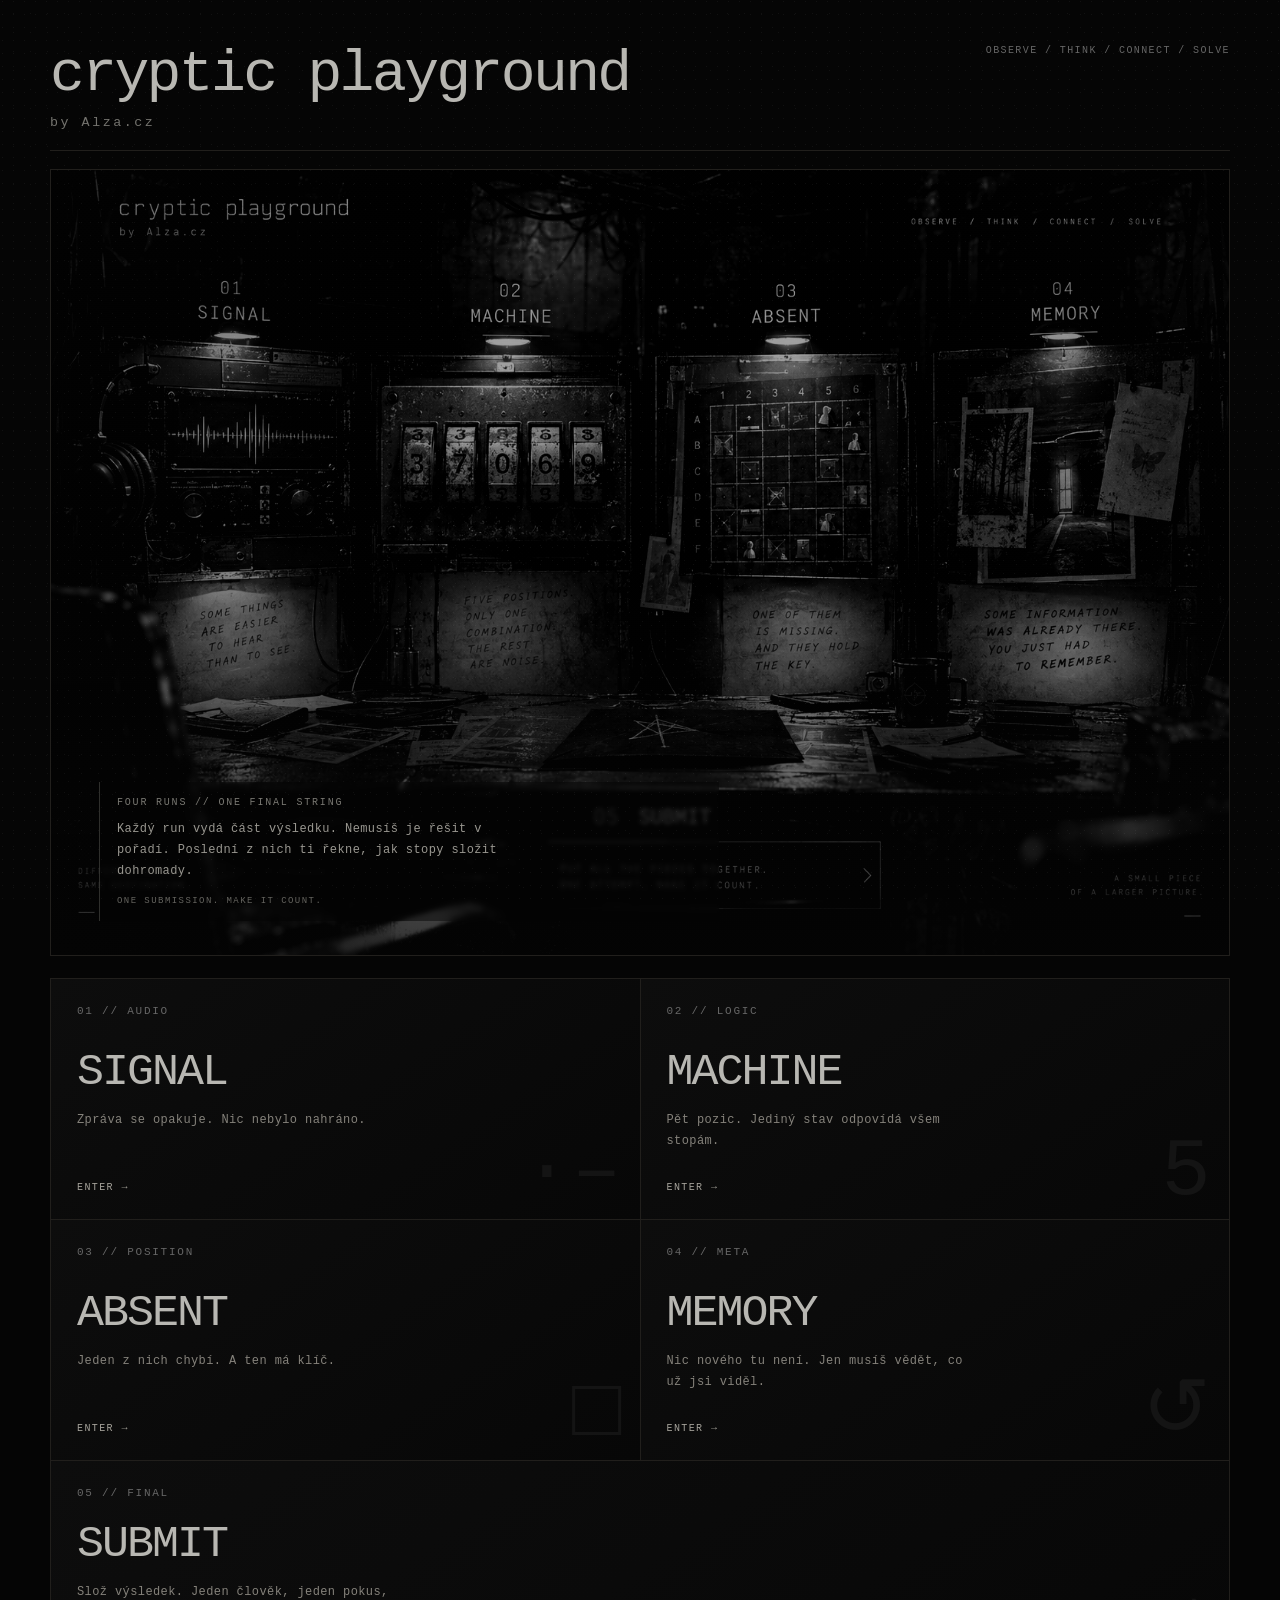
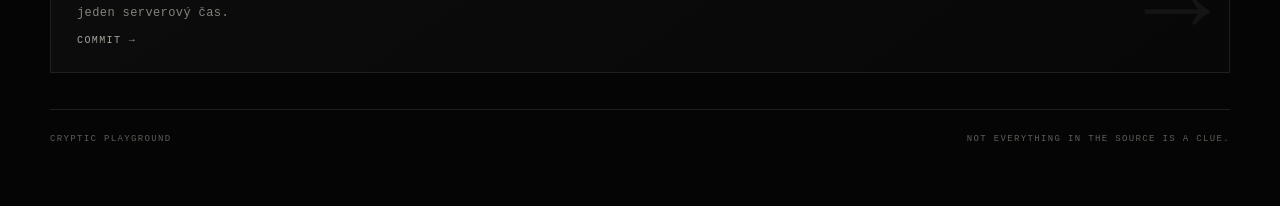
==== index.html @ 4a86fc93 "Initial" ====
<!doctype html>
<html lang="cs">
<head>
<meta charset="utf-8">
<meta name="viewport" content="width=device-width,initial-scale=1,viewport-fit=cover">
<meta name="theme-color" content="#050505">
<title>cryptic playground by Alza.cz</title>

  <!-- ARCHIVE RESIDUE // retired migration notes:
       ORPHEUS / 31 / NULL
       13 21 34 55
       CRC: 7E-4A-19
       do not assume archived material belongs to the current exercise.
  -->
  <meta name="archive-checksum" content="7E-4A-19">
  <meta name="archive-channel" content="ORPHEUS-31">

<link rel="stylesheet" href="assets/styles.css">
</head>
<body>
<main class="shell">
<header class="brand">
  <div><h1>cryptic playground</h1><small>by Alza.cz</small></div>
  <div class="crumb">OBSERVE / THINK / CONNECT / SOLVE</div>
</header>

<section class="hero" aria-label="Cryptic playground">
  <img class="hero-image" src="assets/ambience.png" alt="">
  <div class="hero-shade" aria-hidden="true"></div>
  <div class="hero-caption">
    <div class="kicker">FOUR RUNS // ONE FINAL STRING</div>
    <p>Každý run vydá část výsledku. Nemusíš je řešit v pořadí. Poslední z nich ti řekne, jak stopy složit dohromady.</p>
    <div class="rule">ONE SUBMISSION. MAKE IT COUNT.</div>
  </div>
</section>

<section class="grid">
  <a class="card" href="signal/" data-mark="·–">
    <div><div class="n">01 // AUDIO</div><h3>SIGNAL</h3><p>Zpráva se opakuje. Nic nebylo nahráno.</p></div>
    <span class="enter">ENTER →</span>
  </a>
  <a class="card" href="machine/" data-mark="5">
    <div><div class="n">02 // LOGIC</div><h3>MACHINE</h3><p>Pět pozic. Jediný stav odpovídá všem stopám.</p></div>
    <span class="enter">ENTER →</span>
  </a>
  <a class="card" href="absent/" data-mark="□">
    <div><div class="n">03 // POSITION</div><h3>ABSENT</h3><p>Jeden z nich chybí. A ten má klíč.</p></div>
    <span class="enter">ENTER →</span>
  </a>
  <a class="card" href="memory/" data-mark="↺">
    <div><div class="n">04 // META</div><h3>MEMORY</h3><p>Nic nového tu není. Jen musíš vědět, co už jsi viděl.</p></div>
    <span class="enter">ENTER →</span>
  </a>
  <a class="card submit-card" href="submit/" data-mark="→">
    <div><div class="n">05 // FINAL</div><h3>SUBMIT</h3><p>Slož výsledek. Jeden člověk, jeden pokus, jeden serverový čas.</p></div>
    <span class="enter">COMMIT →</span>
  </a>
</section>
<footer><span>CRYPTIC PLAYGROUND</span><span>NOT EVERYTHING IN THE SOURCE IS A CLUE.</span></footer>
</main>
<script src="assets/archive.js"></script>
</body></html>
---- assets/styles.css ----
:root{
  --bg:#050505; --panel:#090909; --panel2:#0d0d0d; --ink:#b8b7b2;
  --muted:#74736e; --faint:#3b3a37; --line:#211f1c; --paper:#929087;
}
*{box-sizing:border-box}
html{background:#050505;color-scheme:dark}
body{
  margin:0; min-height:100vh; background:#050505; color:var(--ink);
  font-family:"Courier New",ui-monospace,monospace; letter-spacing:.025em;
}
body::before{
  content:"";position:fixed;inset:0;pointer-events:none;z-index:20;opacity:.055;
  background:repeating-linear-gradient(0deg,rgba(255,255,255,.03) 0 1px,transparent 1px 4px);
}
body::after{
  content:"";position:fixed;inset:0;pointer-events:none;z-index:19;opacity:.05;
  background-image:radial-gradient(circle at 20% 10%,#fff 0 .5px,transparent .7px),
                   radial-gradient(circle at 80% 70%,#fff 0 .5px,transparent .7px);
  background-size:11px 13px,17px 19px;
}
a{color:inherit;text-decoration:none}
button,input{font:inherit}
.shell{width:min(1180px,calc(100% - 30px));margin:0 auto;padding:42px 0 62px}
.brand{display:flex;justify-content:space-between;gap:20px;align-items:flex-start;padding-bottom:20px;border-bottom:1px solid var(--line)}
.brand h1{margin:0;font-size:clamp(26px,5vw,58px);font-weight:400;letter-spacing:-.045em;text-transform:lowercase}
.brand small{display:block;margin-top:8px;color:var(--muted);letter-spacing:.19em}
.crumb{font-size:10px;color:#666;letter-spacing:.14em;text-align:right;line-height:1.8}
.hero{
  margin-top:18px;
  border:1px solid var(--line);
  position:relative;
  overflow:hidden;
  background:#070707;
  min-height:0;
  isolation:isolate;
}
.hero-image{
  display:block;
  width:100%;
  height:auto;
  aspect-ratio:1536/1024;
  object-fit:cover;
  object-position:center;
  filter:grayscale(1) brightness(.66) contrast(1.04);
}
.hero-shade{
  position:absolute;
  inset:0;
  pointer-events:none;
  background:
    linear-gradient(180deg,rgba(5,5,5,.08) 0%,rgba(5,5,5,.02) 48%,rgba(5,5,5,.70) 100%),
    linear-gradient(90deg,rgba(5,5,5,.30) 0%,transparent 34%,transparent 72%,rgba(5,5,5,.18) 100%);
}
.hero-caption{
  position:absolute;
  z-index:2;
  left:clamp(18px,4vw,48px);
  right:clamp(18px,4vw,48px);
  bottom:clamp(16px,3vw,34px);
  max-width:620px;
  padding:15px 17px;
  background:rgba(5,5,5,.48);
  border-left:1px solid rgba(150,148,140,.30);
  backdrop-filter:blur(2px);
}
.kicker{font-size:10px;letter-spacing:.18em;color:#797872}
.hero-caption p{font-size:12px;line-height:1.75;color:#999790;max-width:58ch;margin:11px 0 0}
.rule{margin-top:14px;font-size:9px;color:#65645f;letter-spacing:.16em}

.grid{display:grid;grid-template-columns:repeat(2,1fr);gap:1px;background:var(--line);border:1px solid var(--line);margin-top:22px}
.card{
  min-height:240px;background:linear-gradient(145deg,#0d0d0d,#070707);padding:26px;position:relative;overflow:hidden;
  transition:.18s ease;display:flex;flex-direction:column;justify-content:space-between
}
.card:hover{background:#111}
.card .n{font-size:11px;color:#666;letter-spacing:.16em}
.card h3{font-size:clamp(25px,4vw,45px);font-weight:400;margin:30px 0 8px;letter-spacing:-.045em}
.card p{font-size:12px;line-height:1.7;color:#85827b;max-width:44ch}
.card .enter{font-size:10px;color:#a6a39b;letter-spacing:.14em}
.card::after{content:attr(data-mark);position:absolute;right:18px;bottom:5px;font-size:82px;color:#141414;line-height:1;pointer-events:none}
.submit-card{grid-column:1/-1;min-height:155px}
.submit-card h3{margin-top:20px}
.submit-card::after{font-size:110px}

.page-head{padding:48px 0 28px}
.page-head .n{font-size:11px;color:#666;letter-spacing:.16em}
.page-head h2{font-size:clamp(42px,8vw,90px);font-weight:400;letter-spacing:-.06em;margin:8px 0}
.page-head p{color:#8e8b84;font-size:13px;line-height:1.7;max-width:65ch}
.back{display:inline-block;margin-top:16px;color:#777;font-size:10px;letter-spacing:.14em}

.panel{border:1px solid var(--line);background:linear-gradient(145deg,#0b0b0b,#070707);padding:26px;margin-top:16px}
.panel img{display:block;width:100%;height:auto;filter:grayscale(1) contrast(1.08) brightness(.9)}
.note{font-size:11px;line-height:1.7;color:#807e77}

.signal-stage{min-height:420px;display:grid;place-items:center;text-align:center}
.signal-status{font-size:10px;letter-spacing:.19em;color:#6f6d67;margin-bottom:16px}
.signal-title{font-size:clamp(34px,8vw,85px);letter-spacing:-.05em;font-weight:400;margin:0}
.wave{display:flex;align-items:center;justify-content:center;gap:5px;height:92px;margin:30px 0}
.wave i{display:block;width:3px;background:#a8a69e;height:18px;opacity:.35;transition:.08s}
.wave.live i{animation:wave .7s infinite alternate}
.wave i:nth-child(2n){animation-delay:.12s}.wave i:nth-child(3n){animation-delay:.25s}.wave i:nth-child(5n){animation-delay:.38s}
@keyframes wave{to{height:68px;opacity:.9}}
.controls{display:flex;gap:10px;justify-content:center;flex-wrap:wrap}
.btn{
  border:1px solid #4a4842;background:#080808;color:#aaa8a1;padding:13px 18px;cursor:pointer;font-size:10px;letter-spacing:.13em
}
.btn:hover{border-color:#aaa69b}
.btn.primary{background:#aaa8a1;color:#080808}
.btn.primary:hover{background:#c7c5be}

.absent-layout{display:grid;grid-template-columns:minmax(300px,1.2fr) minmax(360px,1fr);gap:18px}
.absent-grid{display:grid;grid-template-columns:36px repeat(6,1fr);border-top:1px solid var(--line);border-left:1px solid var(--line);min-width:500px}
.axis,.cell{height:70px;border-right:1px solid var(--line);border-bottom:1px solid var(--line);display:grid;place-items:center}
.axis{color:#555;font-size:11px;background:#060606}
.cell{background:#0b0b0b;color:#8e8b83;cursor:pointer;position:relative;border-top:0;border-left:0}
.cell:hover{background:#111;color:#ddd}
.cell.crossed::before,.cell.crossed::after{content:"";position:absolute;width:55%;height:1px;background:#78756e}
.cell.crossed::before{transform:rotate(45deg)}.cell.crossed::after{transform:rotate(-45deg)}
.cell.crossed{color:#3c3b38}
.grid-scroll{overflow:auto}
.help{font-size:10px;color:#696760;letter-spacing:.1em;margin-top:12px}

.form{display:grid;grid-template-columns:1fr 1fr;gap:16px}
.form label{font-size:10px;color:#777;letter-spacing:.12em;display:flex;flex-direction:column;gap:8px}
.form input{border:1px solid #2b2a27;background:#050505;color:#aaa8a1;padding:14px;outline:0}
.form input:focus{border-color:#8a877e}
.form .answer{grid-column:1/-1}.form .answer input{font-size:23px;letter-spacing:.14em;text-transform:uppercase}
.consent{grid-column:1/-1!important;display:flex!important;flex-direction:row!important;align-items:flex-start;letter-spacing:0!important;line-height:1.5}
.consent input{width:auto;margin-top:1px}
.form-actions{grid-column:1/-1;display:flex;gap:14px;align-items:center}
.status{font-size:10px;color:#8e8b83;letter-spacing:.08em}
footer{display:flex;justify-content:space-between;gap:20px;border-top:1px solid var(--line);padding-top:24px;margin-top:36px;font-size:9px;color:#5f5d57;letter-spacing:.15em}

@media(max-width:760px){
  .shell{width:min(100% - 20px,1180px);padding-top:24px}
  .brand{align-items:flex-end}.crumb{display:none}
  .hero{min-height:360px}.hero-content{padding:34px 24px}
  .grid{grid-template-columns:1fr}.submit-card{grid-column:auto}
  .absent-layout{grid-template-columns:1fr}
  .form{grid-template-columns:1fr}.form>*{grid-column:1!important}
  .page-head{padding-top:34px}
}


/* Touch / accessibility */
.card,.btn,.cell,input{touch-action:manipulation}
.card:focus-visible,.btn:focus-visible,.cell:focus-visible,input:focus-visible,.back:focus-visible{
  outline:1px solid #8a8881;
  outline-offset:3px;
}
.card{min-width:0}
img{max-width:100%}

/* Tablet */
@media (min-width:761px) and (max-width:1024px){
  .shell{width:min(100% - 28px,1180px);padding-top:30px}
  .brand h1{font-size:clamp(30px,5vw,46px)}
  .hero-caption{max-width:540px}
  .card{min-height:220px}
  .absent-layout{grid-template-columns:1fr}
}

/* Phones */
@media(max-width:760px){
  .hero-image{
    aspect-ratio:4/3;
    object-position:center center;
  }
  .hero-caption{
    position:relative;
    left:auto;right:auto;bottom:auto;
    max-width:none;
    padding:18px 16px 19px;
    background:#080808;
    border-left:0;
    border-top:1px solid var(--line);
    backdrop-filter:none;
  }
  .hero-shade{
    bottom:auto;
    height:calc(100% - 118px);
    background:linear-gradient(180deg,rgba(0,0,0,.03),rgba(0,0,0,.32));
  }
  .card{min-height:180px;padding:22px}
  .card h3{margin-top:22px}
  .page-head h2{font-size:clamp(40px,15vw,70px)}
  .panel{padding:14px}
  .signal-stage{min-height:360px}
  .controls .btn{min-height:44px}
  .axis,.cell{height:62px}
  .form input{min-height:46px;font-size:16px}
  footer{flex-direction:column;gap:9px}
}

/* Very narrow phones */
@media(max-width:390px){
  .shell{width:calc(100% - 14px)}
  .brand h1{font-size:24px}
  .brand small{font-size:9px}
  .hero-image{aspect-ratio:1/1}
  .card{padding:19px}
  .card::after{font-size:64px}
  .page-head{padding-bottom:18px}
  .page-head p{font-size:12px}
}

.zoom-link{
  display:block;
  cursor:zoom-in;
  text-decoration:none;
}
.zoom-hint{
  margin-top:10px;
  font-size:9px;
  color:#5f5e59;
  letter-spacing:.13em;
  text-transform:uppercase;
}

@media(max-width:760px){
  .hero-image{
    aspect-ratio:auto;
    object-fit:contain;
    object-position:center;
  }
  .hero-shade{
    height:auto;
    inset:0 0 118px 0;
  }
  .absent-grid{
    min-width:0;
    grid-template-columns:26px repeat(6,minmax(0,1fr));
  }
  .axis,.cell{
    height:48px;
    font-size:10px;
  }
  .grid-scroll{
    overflow:visible;
  }
}
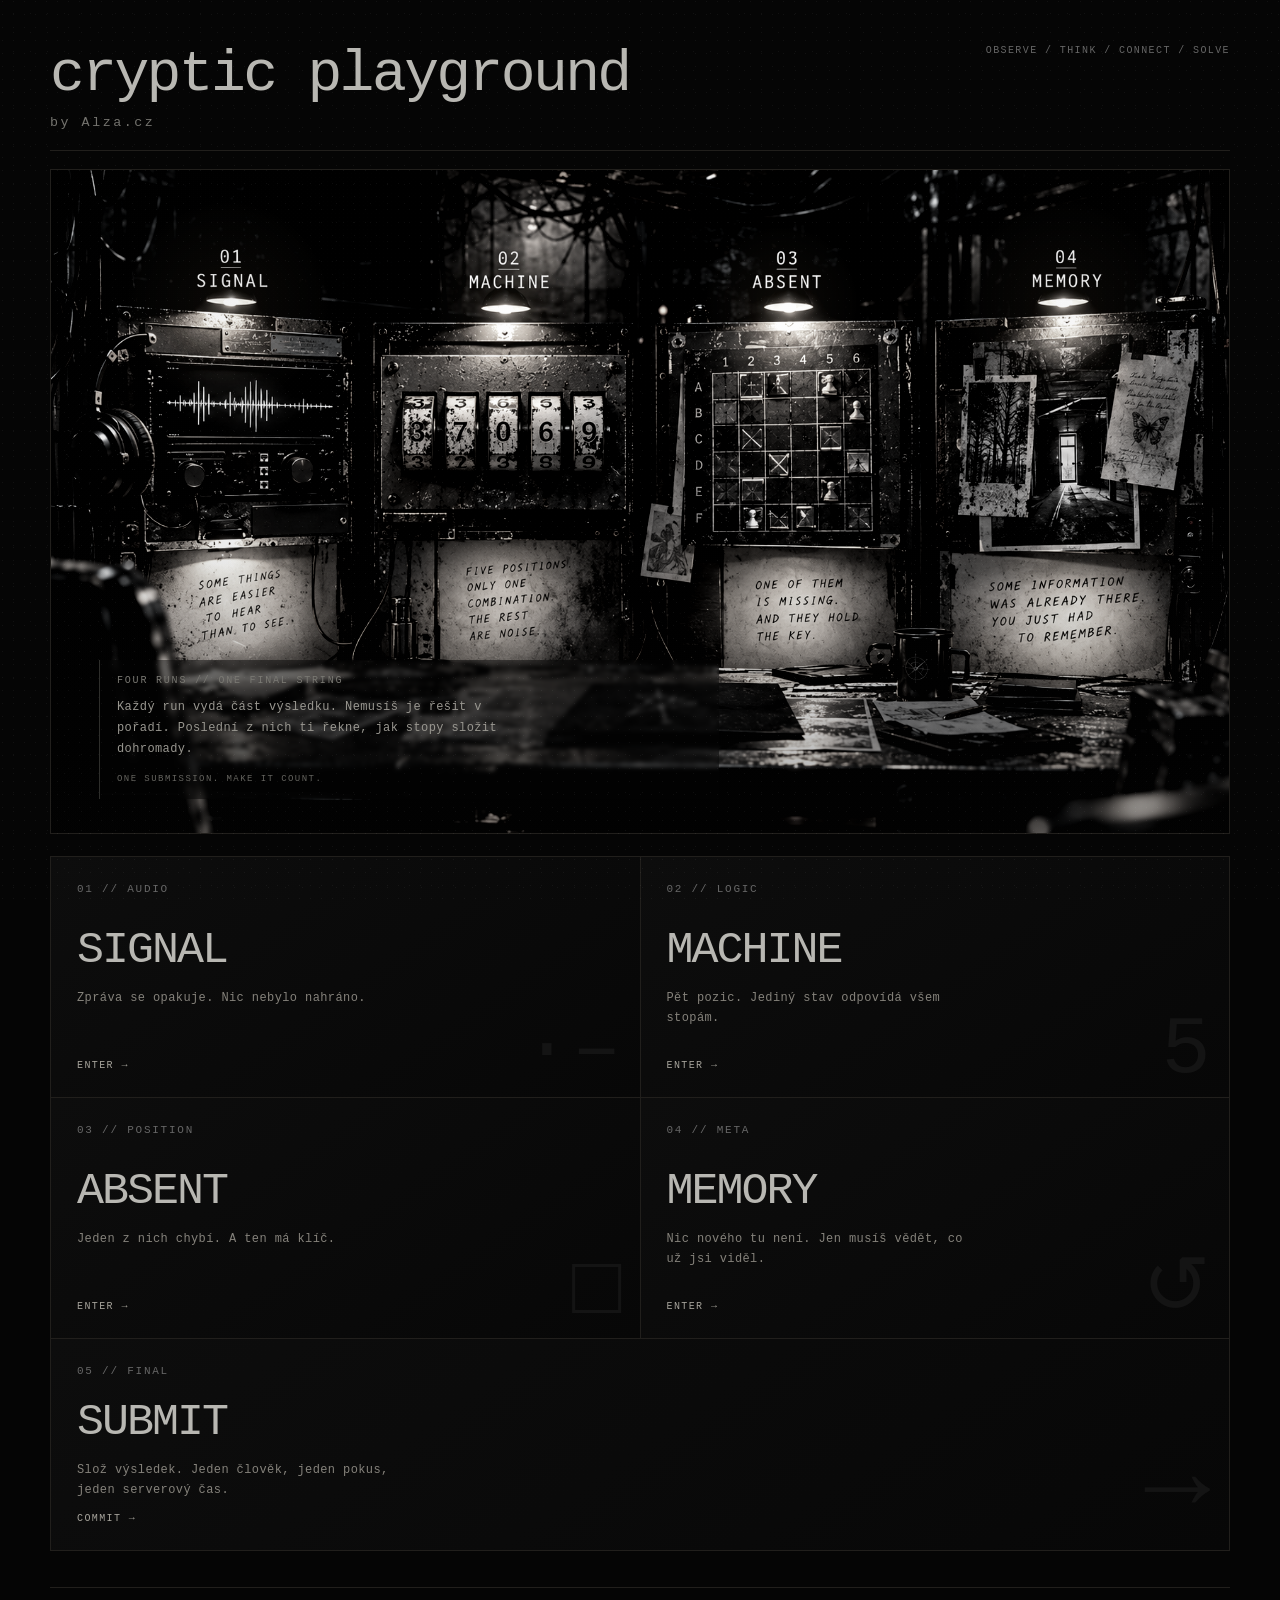
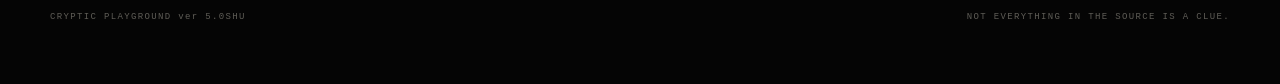
==== commit ebb909d2: "Update footer text to include version 5.0SHU" ====
--- a/index.html
+++ b/index.html
@@ -16,6 +16,40 @@
   <meta name="archive-channel" content="ORPHEUS-31">
 
 <link rel="stylesheet" href="assets/styles.css">
+
+<!--
+ARCHIVE RESIDUE // f6013a00b3
+  [fr] La mémoire invente parfois son propre ordre.
+  [cy] Номер в поле не является координатой.
+  [cy] Закрытая папка содержит пустой лист.
+  [la] Codex cinereus nihil confirmat.
+  [la] Umbra tacet, numerus ambulat.
+  [la] Septem gradus ducunt ad parietem.
+  [fr] La porte grise ne mène nulle part.
+  [la] Porta quinta numquam aperta fuit.
+  [la] Duo lumina, tres umbrae, nulla via.
+  [cy] Семь отметок ведут к неверной двери.
+  [fr] Trois ombres comptent un nombre absent.
+  [cy] Тень считает шаги, но не знает дороги.
+  [fr] Le dernier témoin regarde vers l’ouest.
+  [fr] Ce fragment fut classé sans raison.
+  [fr] Rien dans cette marge n’est une instruction.
+
+CALCULUS LEAF 8:
+P(x) = x^7 - 17x^5 + 31x^4 - 43x^2 + 71.
+Evaluate ∮ P(z)/(z^11-1) dz over |z|=2,
+then reduce Re(result * 10^6) modulo 1009.
+Annotation: "checksum rejected; orientation uncertain".
+
+Fragments: VECTOR-13, BLACK-271, ECHO_307, CENDRE-14, VERRE-91, RAVEN-18
+Status: UNVERIFIED / CROSS-INDEX BROKEN / DO NOT TRUST ORDER
+-->
+<meta name="archive-f6013a00b3" content="CENDRE-14; CENDRE-14; checksum=282879">
+<template id="archive-f6013a00b3" data-ledger="7722">
+  <i data-ref="VECTOR-13" data-state="void"></i><i data-ref="BLACK-271" data-state="lost"></i><i data-ref="ECHO_307" data-state="lost"></i><i data-ref="CENDRE-14" data-state="lost"></i><i data-ref="VERRE-91" data-state="mirror"></i><i data-ref="RAVEN-18" data-state="rejected"></i>
+  <span data-note="ordo mutatus">index:79:780</span>
+</template>
+
 </head>
 <body>
 <main class="shell">
@@ -32,6 +66,8 @@
     <p>Každý run vydá část výsledku. Nemusíš je řešit v pořadí. Poslední z nich ti řekne, jak stopy složit dohromady.</p>
     <div class="rule">ONE SUBMISSION. MAKE IT COUNT.</div>
   </div>
+<!-- [la] Archivum mentitur ubi pulvis loquitur. // ref:NORTH/17 -->
+<!-- [cy] Закрытая папка содержит пустой лист. // ref:FROST-022 -->
 </section>
 
 <section class="grid">
@@ -56,7 +92,13 @@
     <span class="enter">COMMIT →</span>
   </a>
 </section>
-<footer><span>CRYPTIC PLAYGROUND</span><span>NOT EVERYTHING IN THE SOURCE IS A CLUE.</span></footer>
+<!-- [fr] La clé de verre ouvre seulement le silence. // ref:OBSCURA-55 -->
+<!-- [la] Ordo fictus ordinem verum celat. // ref:NOCTIS/8 -->
+<footer><span>CRYPTIC PLAYGROUND ver 5.0SHU</span><span>NOT EVERYTHING IN THE SOURCE IS A CLUE.</span></footer>
+<!-- [fr] La mémoire invente parfois son propre ordre. // ref:BLACK-271 -->
+<!-- [cy] Номер в поле не является координатой. // ref:NORTH/17 -->
 </main>
 <script src="assets/archive.js"></script>
-</body></html>+<!-- [fr] La boîte vide conserve un faux secret. // ref:VERRE-91 -->
+<!-- [la] Tempus notatum non est tempus verum. // ref:MIRROR_5A -->
+</body></html>
--- a/assets/styles.css
+++ b/assets/styles.css
@@ -39,19 +39,57 @@
   display:block;
   width:100%;
   height:auto;
-  aspect-ratio:1536/1024;
+  aspect-ratio:1672/941;
   object-fit:cover;
   object-position:center;
-  filter:grayscale(1) brightness(.66) contrast(1.04);
+  filter:grayscale(.90) brightness(.96) contrast(1.14);
+  transform:scale(1.005);
 }
 .hero-shade{
   position:absolute;
   inset:0;
   pointer-events:none;
+  z-index:1;
   background:
-    linear-gradient(180deg,rgba(5,5,5,.08) 0%,rgba(5,5,5,.02) 48%,rgba(5,5,5,.70) 100%),
-    linear-gradient(90deg,rgba(5,5,5,.30) 0%,transparent 34%,transparent 72%,rgba(5,5,5,.18) 100%);
-}
+    linear-gradient(180deg,rgba(5,5,5,.015) 0%,rgba(5,5,5,.005) 52%,rgba(5,5,5,.34) 100%),
+    linear-gradient(90deg,rgba(5,5,5,.08) 0%,transparent 30%,transparent 74%,rgba(5,5,5,.05) 100%);
+}
+.hero::after{
+  content:"";
+  position:absolute;
+  inset:0;
+  pointer-events:none;
+  z-index:1;
+  background:
+    radial-gradient(circle at 15% 20%, rgba(255,211,145,.075), transparent 9%),
+    radial-gradient(circle at 39% 20%, rgba(255,211,145,.085), transparent 8.5%),
+    radial-gradient(circle at 62% 20%, rgba(255,211,145,.085), transparent 8.5%),
+    radial-gradient(circle at 86% 20%, rgba(255,211,145,.075), transparent 9%);
+  mix-blend-mode:screen;
+  opacity:.54;
+  animation:heroFlicker 5.7s infinite steps(1);
+}
+
+@keyframes heroFlicker{
+  0%,100%{opacity:.52}
+  12%{opacity:.59}
+  13%{opacity:.48}
+  14%{opacity:.61}
+  37%{opacity:.55}
+  38%{opacity:.63}
+  39%{opacity:.50}
+  66%{opacity:.57}
+  67%{opacity:.46}
+  68%{opacity:.60}
+  83%{opacity:.54}
+  84%{opacity:.62}
+  85%{opacity:.51}
+}
+
+@media (prefers-reduced-motion: reduce){
+  .hero::after{animation:none}
+}
+
 .hero-caption{
   position:absolute;
   z-index:2;
@@ -223,6 +261,7 @@
     aspect-ratio:auto;
     object-fit:contain;
     object-position:center;
+    transform:none;
   }
   .hero-shade{
     height:auto;
@@ -240,3 +279,47 @@
     overflow:visible;
   }
 }
+
+.cell>span{
+  font-size:15px;
+  color:#5f5d57;
+  transition:.15s ease;
+}
+.cell:hover>span{color:#b3b0a7}
+.cell.crossed>span{opacity:.12}
+
+/*
+ * ARCHIVE RESIDUE // 520a92b02b
+ * [la] Ordo fictus ordinem verum celat.
+ * [la] Qui numerat umbras semitam amittit.
+ * [fr] La ligne noire continue après la fin.
+ * [fr] Les lettres froides refusent la lumière.
+ * [fr] Le nombre écrit ici n’a aucune valeur.
+ * [la] In tabula vacua ordo iam periit.
+ * [cy] Чёрное стекло не отражает ответа.
+ * [cy] Никто не подтвердил этот фрагмент.
+ * [la] Ultima littera prima non est.
+ * [fr] Deux chemins partagent une mauvaise carte.
+ * [la] Quod quaeris in margine non est.
+ * [fr] Trois ombres comptent un nombre absent.
+ * [la] Archivum mentitur ubi pulvis loquitur.
+ * [la] Vox secunda nullum testem habet.
+ * [fr] La nuit efface la moitié des indices.
+ * [la] Sub signo cinereo nomen deletum est.
+ *
+ * FOURIER SCRAP:
+ * s(t)=Σ_{k=1}^{19} sin(2πk²t/97)/(k+1).
+ * Sample at t_j=j/31, j=0..30.
+ * Sort samples by absolute value, take indices only,
+ * then apply permutation (1 7 4)(2 9)(3 8 6 5).
+ * No downstream consumer exists.
+ *
+ * fake-index: INDEX_041 / DELTA-72 / VERRE-91 / NULL-771 / NORTH/17
+ */
+.__archive_dead_520a92b02b {
+  --archive-seal: "NULL-771";
+  --archive-order: "603:413:687";
+  --archive-null: "ordo-falsus";
+  --archive-vector: "6558 4483 2623";
+  display: none !important;
+}
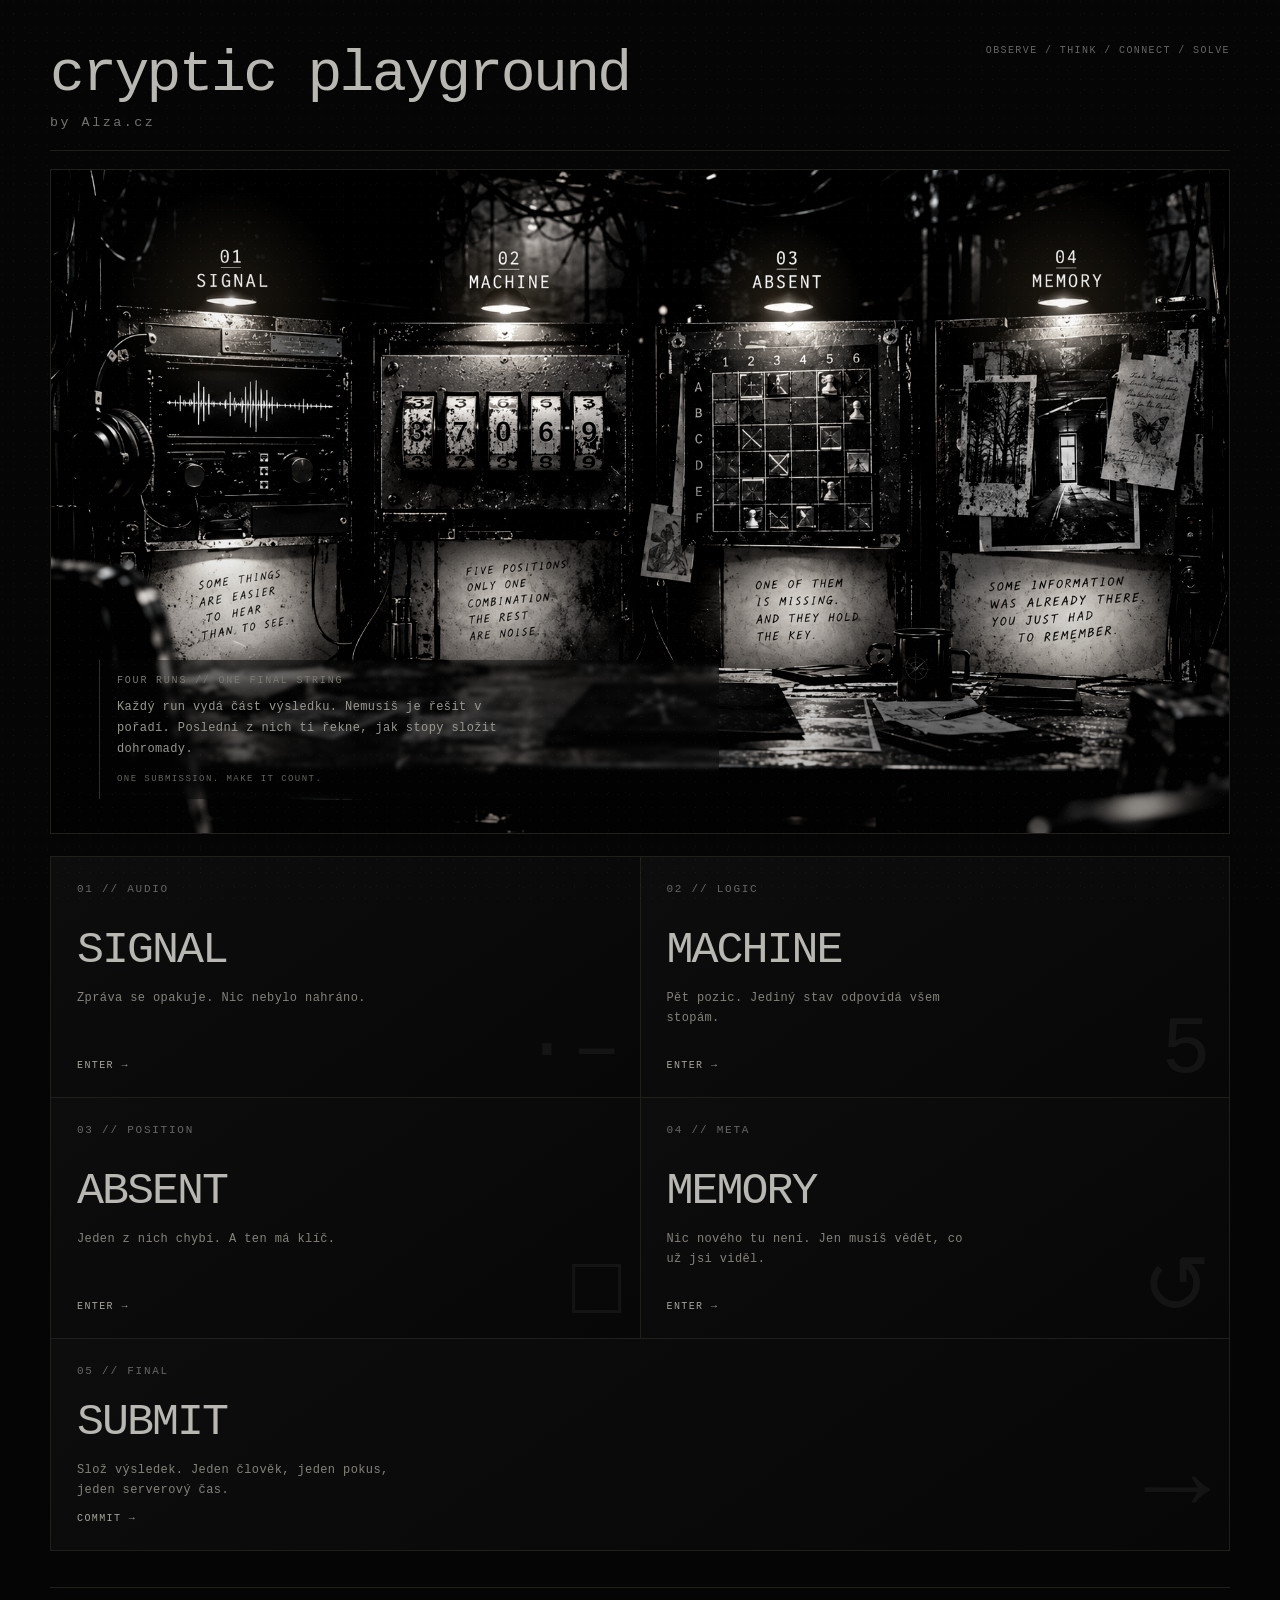
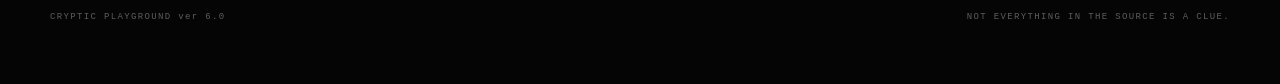
==== commit bc528231: "FINAL verze 6.0 Nasazujeme a je to!" ====
--- a/index.html
+++ b/index.html
@@ -94,7 +94,7 @@
 </section>
 <!-- [fr] La clé de verre ouvre seulement le silence. // ref:OBSCURA-55 -->
 <!-- [la] Ordo fictus ordinem verum celat. // ref:NOCTIS/8 -->
-<footer><span>CRYPTIC PLAYGROUND ver 5.0SHU</span><span>NOT EVERYTHING IN THE SOURCE IS A CLUE.</span></footer>
+<footer><span>CRYPTIC PLAYGROUND ver 6.0</span><span>NOT EVERYTHING IN THE SOURCE IS A CLUE.</span></footer>
 <!-- [fr] La mémoire invente parfois son propre ordre. // ref:BLACK-271 -->
 <!-- [cy] Номер в поле не является координатой. // ref:NORTH/17 -->
 </main>
--- a/assets/styles.css
+++ b/assets/styles.css
@@ -61,29 +61,35 @@
   pointer-events:none;
   z-index:1;
   background:
-    radial-gradient(circle at 15% 20%, rgba(255,211,145,.075), transparent 9%),
-    radial-gradient(circle at 39% 20%, rgba(255,211,145,.085), transparent 8.5%),
-    radial-gradient(circle at 62% 20%, rgba(255,211,145,.085), transparent 8.5%),
-    radial-gradient(circle at 86% 20%, rgba(255,211,145,.075), transparent 9%);
+    radial-gradient(circle at 15% 20%, rgba(255,214,150,.16), transparent 10%),
+    radial-gradient(circle at 39% 20%, rgba(255,214,150,.19), transparent 9%),
+    radial-gradient(circle at 62% 20%, rgba(255,214,150,.19), transparent 9%),
+    radial-gradient(circle at 86% 20%, rgba(255,214,150,.16), transparent 10%);
   mix-blend-mode:screen;
-  opacity:.54;
-  animation:heroFlicker 5.7s infinite steps(1);
+  opacity:.74;
+  animation:heroFlicker 3.6s infinite steps(1);
 }
 
 @keyframes heroFlicker{
-  0%,100%{opacity:.52}
-  12%{opacity:.59}
-  13%{opacity:.48}
-  14%{opacity:.61}
-  37%{opacity:.55}
-  38%{opacity:.63}
-  39%{opacity:.50}
-  66%{opacity:.57}
-  67%{opacity:.46}
-  68%{opacity:.60}
-  83%{opacity:.54}
-  84%{opacity:.62}
-  85%{opacity:.51}
+  0%,100%{opacity:.70}
+  6%{opacity:.88}
+  7%{opacity:.58}
+  8%{opacity:.92}
+  18%{opacity:.76}
+  19%{opacity:.96}
+  20%{opacity:.64}
+  33%{opacity:.82}
+  34%{opacity:.60}
+  35%{opacity:.94}
+  49%{opacity:.74}
+  50%{opacity:.98}
+  51%{opacity:.66}
+  68%{opacity:.86}
+  69%{opacity:.62}
+  70%{opacity:.95}
+  83%{opacity:.78}
+  84%{opacity:.97}
+  85%{opacity:.68}
 }
 
 @media (prefers-reduced-motion: reduce){
